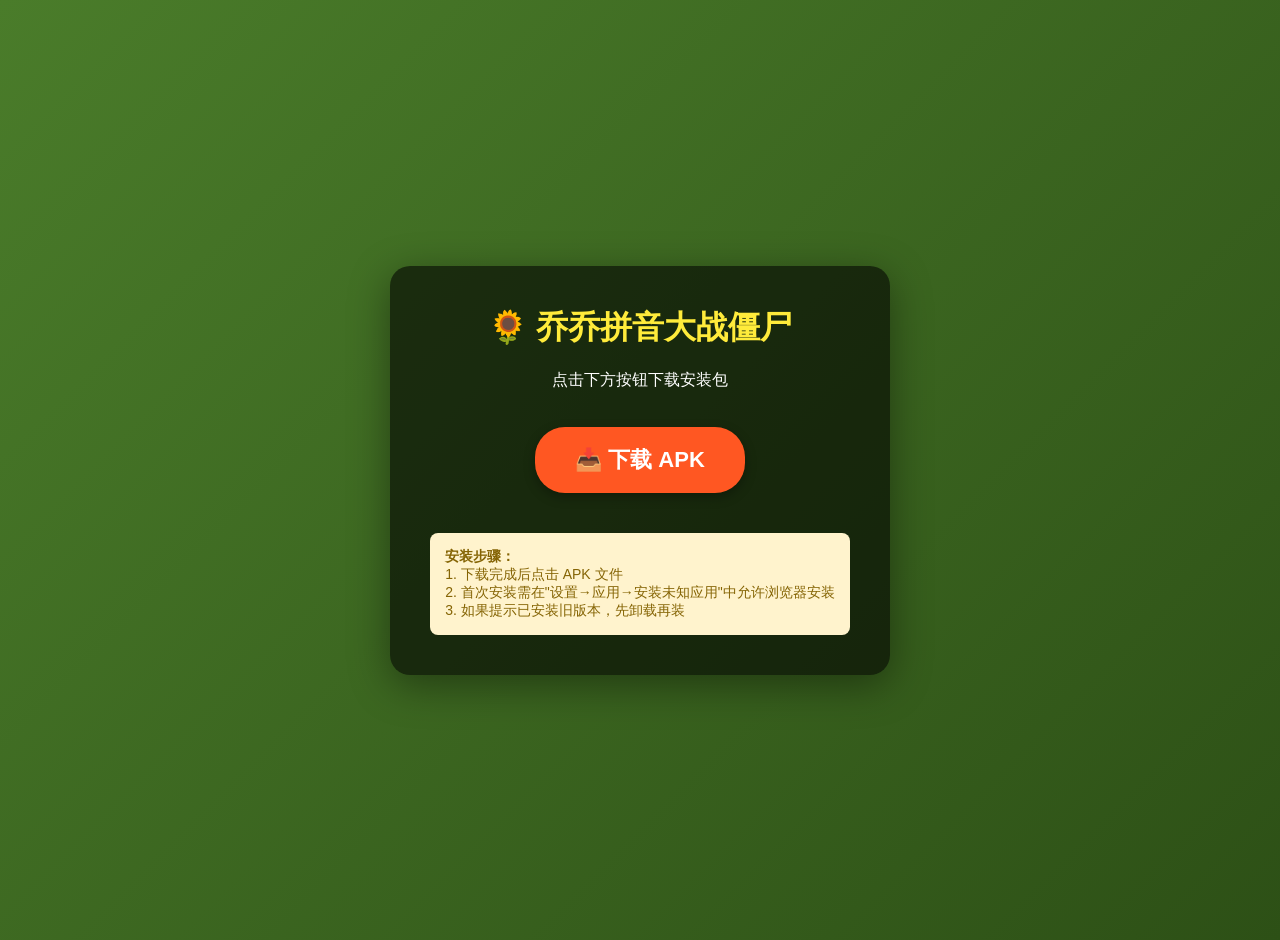
==== download/index.html @ a5d66f94 "feat: add download page with APK for direct HTTPS access" ====
<!DOCTYPE html>
<html lang="zh-CN">
<head>
<meta charset="UTF-8">
<title>乔乔拼音大战僵尸 - 下载</title>
<style>
body{font-family:"Microsoft YaHei",sans-serif;background:linear-gradient(135deg,#4a7c2a,#2d5016);color:#fff;margin:0;padding:20px;min-height:100vh;display:flex;align-items:center;justify-content:center}
.box{background:rgba(0,0,0,0.6);padding:40px;border-radius:20px;max-width:480px;text-align:center;box-shadow:0 10px 40px rgba(0,0,0,0.4)}
h1{color:#ffeb3b;margin:0 0 20px}
.btn{display:inline-block;background:#ff5722;color:#fff;padding:18px 40px;font-size:22px;border-radius:30px;text-decoration:none;font-weight:bold;margin:20px 0;box-shadow:0 4px 12px rgba(0,0,0,0.3)}
.btn:hover{background:#e64a19}
.note{background:#fff3cd;color:#856404;padding:15px;border-radius:8px;margin-top:20px;font-size:14px;text-align:left}
</style>
</head>
<body>
<div class="box">
<h1>🌻 乔乔拼音大战僵尸</h1>
<p>点击下方按钮下载安装包</p>
<a class="btn" href="qiaoqiao.apk" download>📥 下载 APK</a>
<div class="note">
<b>安装步骤：</b><br>
1. 下载完成后点击 APK 文件<br>
2. 首次安装需在"设置→应用→安装未知应用"中允许浏览器安装<br>
3. 如果提示已安装旧版本，先卸载再装
</div>
</div>
</body>
</html>
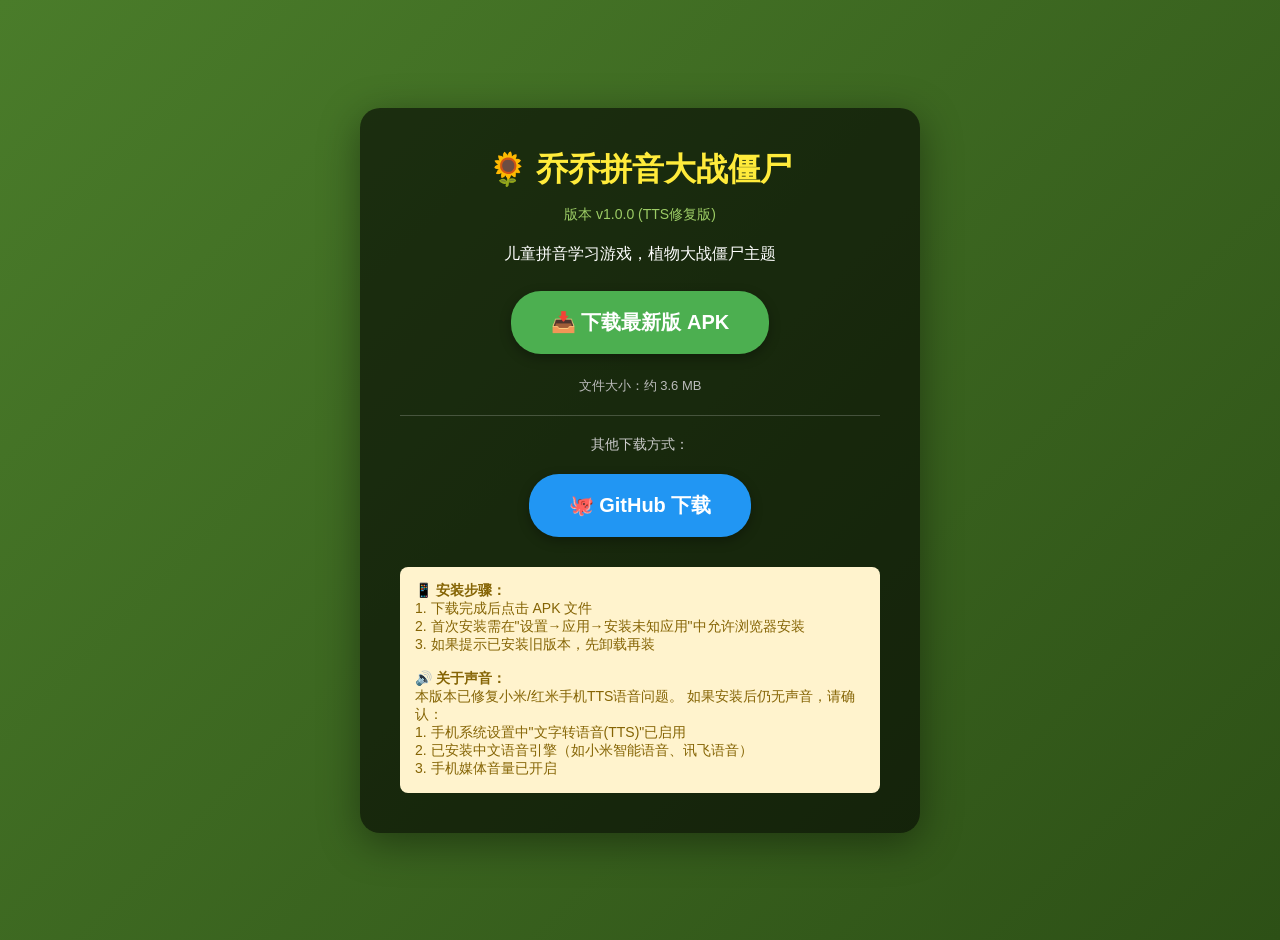
==== commit 71c2deb8: "更新下载页面和最新APK" ====
--- a/download/index.html
+++ b/download/index.html
@@ -2,26 +2,50 @@
 <html lang="zh-CN">
 <head>
 <meta charset="UTF-8">
+<meta name="viewport" content="width=device-width, initial-scale=1.0">
 <title>乔乔拼音大战僵尸 - 下载</title>
 <style>
 body{font-family:"Microsoft YaHei",sans-serif;background:linear-gradient(135deg,#4a7c2a,#2d5016);color:#fff;margin:0;padding:20px;min-height:100vh;display:flex;align-items:center;justify-content:center}
 .box{background:rgba(0,0,0,0.6);padding:40px;border-radius:20px;max-width:480px;text-align:center;box-shadow:0 10px 40px rgba(0,0,0,0.4)}
-h1{color:#ffeb3b;margin:0 0 20px}
-.btn{display:inline-block;background:#ff5722;color:#fff;padding:18px 40px;font-size:22px;border-radius:30px;text-decoration:none;font-weight:bold;margin:20px 0;box-shadow:0 4px 12px rgba(0,0,0,0.3)}
+h1{color:#ffeb3b;margin:0 0 10px}
+.version{color:#9ccc65;font-size:14px;margin-bottom:20px}
+.btn{display:inline-block;background:#ff5722;color:#fff;padding:18px 40px;font-size:20px;border-radius:30px;text-decoration:none;font-weight:bold;margin:10px 0;box-shadow:0 4px 12px rgba(0,0,0,0.3)}
 .btn:hover{background:#e64a19}
+.btn-green{background:#4caf50}
+.btn-green:hover{background:#388e3c}
+.btn-blue{background:#2196f3}
+.btn-blue:hover{background:#1976d2}
 .note{background:#fff3cd;color:#856404;padding:15px;border-radius:8px;margin-top:20px;font-size:14px;text-align:left}
+.note b{color:#856404}
+.divider{border-top:1px solid rgba(255,255,255,0.2);margin:20px 0}
+.size{font-size:13px;color:#bbb}
 </style>
 </head>
 <body>
 <div class="box">
 <h1>🌻 乔乔拼音大战僵尸</h1>
-<p>点击下方按钮下载安装包</p>
-<a class="btn" href="qiaoqiao.apk" download>📥 下载 APK</a>
+<p class="version">版本 v1.0.0 (TTS修复版)</p>
+<p>儿童拼音学习游戏，植物大战僵尸主题</p>
+
+<a class="btn btn-green" href="qiaoqiao-pinyin.apk" download>📥 下载最新版 APK</a>
+<p class="size">文件大小：约 3.6 MB</p>
+
+<div class="divider"></div>
+
+<p style="font-size:14px;color:#ccc;margin-bottom:10px">其他下载方式：</p>
+<a class="btn btn-blue" href="https://github.com/boye1026/qiaoqiao-pinyin-game/raw/main/qiaoqiao-pinyin.apk" download>🐙 GitHub 下载</a>
+
 <div class="note">
-<b>安装步骤：</b><br>
+<b>📱 安装步骤：</b><br>
 1. 下载完成后点击 APK 文件<br>
 2. 首次安装需在"设置→应用→安装未知应用"中允许浏览器安装<br>
-3. 如果提示已安装旧版本，先卸载再装
+3. 如果提示已安装旧版本，先卸载再装<br><br>
+<b>🔊 关于声音：</b><br>
+本版本已修复小米/红米手机TTS语音问题。
+如果安装后仍无声音，请确认：<br>
+1. 手机系统设置中"文字转语音(TTS)"已启用<br>
+2. 已安装中文语音引擎（如小米智能语音、讯飞语音）<br>
+3. 手机媒体音量已开启
 </div>
 </div>
 </body>
